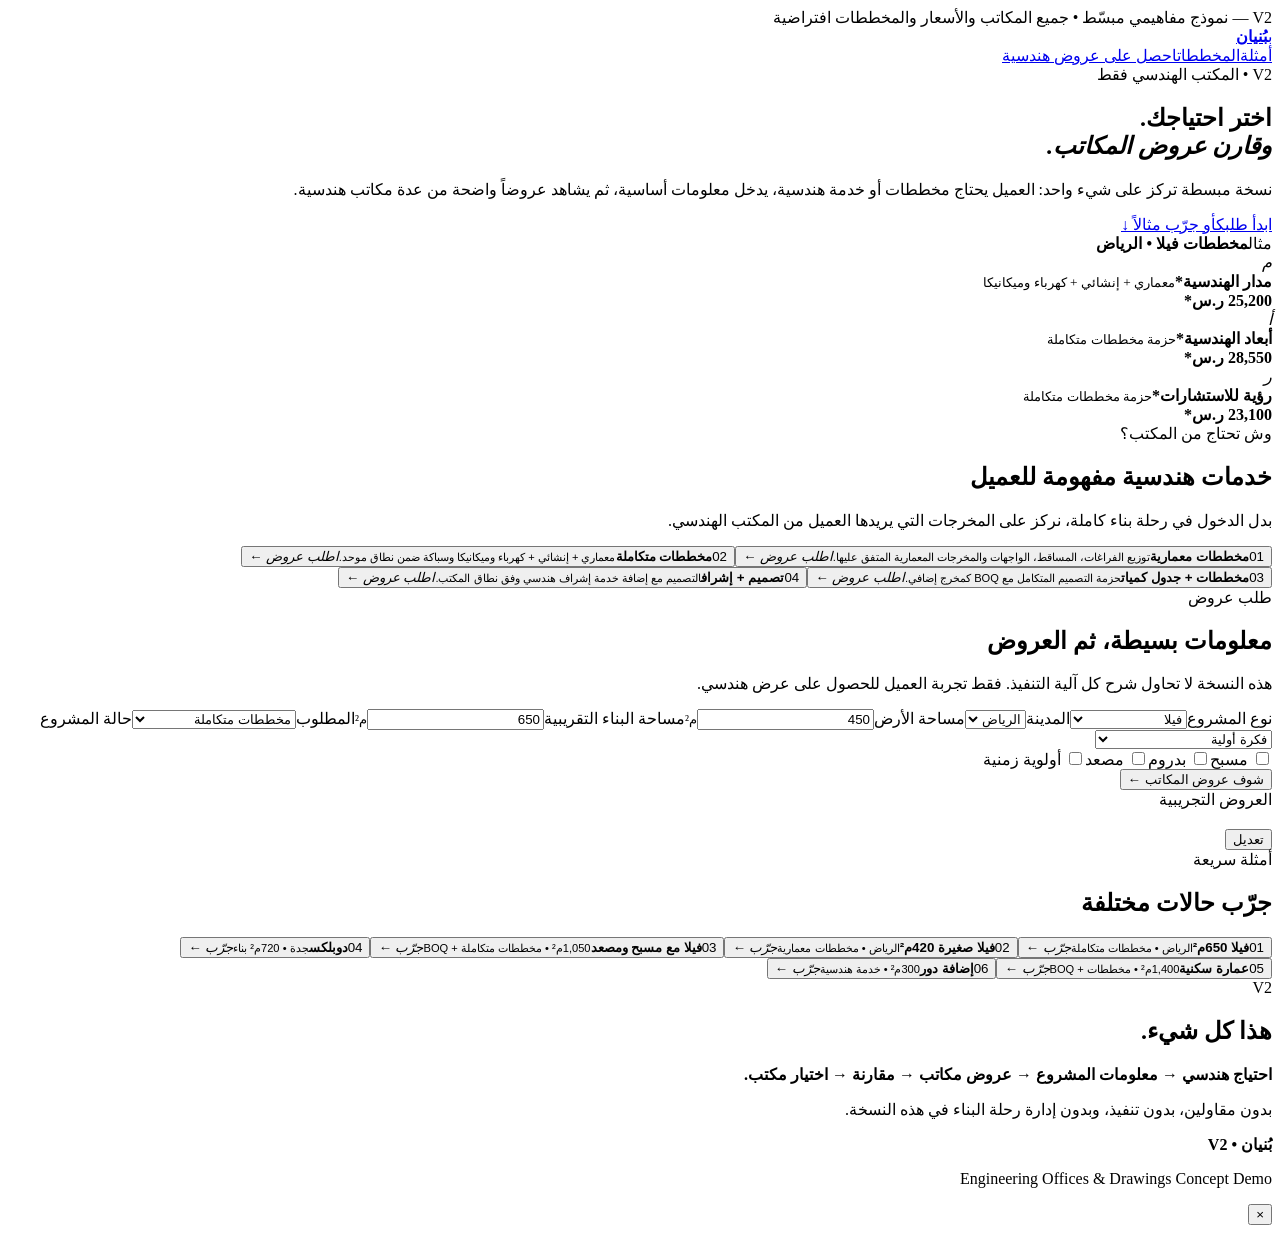
==== versions/v2/index.html @ 3d30547c "Add V2 engineering offices and drawings concept" ====
<!doctype html><html lang="ar" dir="rtl"><head><meta charset="utf-8"><meta name="viewport" content="width=device-width,initial-scale=1"><meta name="theme-color" content="#075e46"><title>بُنيان | V2 المكاتب الهندسية</title><link rel="stylesheet" href="styles.css"></head><body>
<div class="demo">V2 — نموذج مفاهيمي مبسّط • جميع المكاتب والأسعار والمخططات افتراضية</div>
<header><a class="brand" href="#"><span>ب</span><b>بُنيان</b></a><nav><a href="#examples">أمثلة</a><a href="#plans">المخططات</a><a class="cta" href="#quote">احصل على عروض هندسية</a></nav></header>
<main><section class="hero"><div><span class="badge">V2 • المكتب الهندسي فقط</span><h1>اختر احتياجك.<br><em>وقارن عروض المكاتب.</em></h1><p>نسخة مبسطة تركز على شيء واحد: العميل يحتاج مخططات أو خدمة هندسية، يدخل معلومات أساسية، ثم يشاهد عروضاً واضحة من عدة مكاتب هندسية.</p><div class="actions"><a class="cta big" href="#quote">ابدأ طلبك</a><a class="textlink" href="#examples">أو جرّب مثالاً ↓</a></div></div><aside class="preview"><div class="phead"><span>مثال</span><b>مخططات فيلا • الرياض</b></div><div class="offer"><i>م</i><div><b>مدار الهندسية*</b><small>معماري + إنشائي + كهرباء وميكانيكا</small></div><strong>25,200 ر.س*</strong></div><div class="offer"><i>أ</i><div><b>أبعاد الهندسية*</b><small>حزمة مخططات متكاملة</small></div><strong>28,550 ر.س*</strong></div><div class="offer"><i>ر</i><div><b>رؤية للاستشارات*</b><small>حزمة مخططات متكاملة</small></div><strong>23,100 ر.س*</strong></div></aside></section>
<section id="plans" class="section"><div class="title"><span>وش تحتاج من المكتب؟</span><h2>خدمات هندسية مفهومة للعميل</h2><p>بدل الدخول في رحلة بناء كاملة، نركز على المخرجات التي يريدها العميل من المكتب الهندسي.</p></div><div class="example-grid"><button data-pkg="arch"><span>01</span><b>مخططات معمارية</b><small>توزيع الفراغات، المساقط، الواجهات والمخرجات المعمارية المتفق عليها.</small><em>اطلب عروض ←</em></button><button data-pkg="full"><span>02</span><b>مخططات متكاملة</b><small>معماري + إنشائي + كهرباء وميكانيكا وسباكة ضمن نطاق موحد.</small><em>اطلب عروض ←</em></button><button data-pkg="fullboq"><span>03</span><b>مخططات + جدول كميات</b><small>حزمة التصميم المتكامل مع BOQ كمخرج إضافي.</small><em>اطلب عروض ←</em></button><button data-pkg="supervision"><span>04</span><b>تصميم + إشراف</b><small>التصميم مع إضافة خدمة إشراف هندسي وفق نطاق المكتب.</small><em>اطلب عروض ←</em></button></div></section>
<section id="quote" class="section quote-section"><div class="title"><span>طلب عروض</span><h2>معلومات بسيطة، ثم العروض</h2><p>هذه النسخة لا تحاول شرح كل آلية التنفيذ. فقط تجربة العميل للحصول على عرض هندسي.</p></div><form id="form" class="quote-box"><div class="formgrid"><label>نوع المشروع<select id="type"><option value="villa">فيلا</option><option value="duplex">دوبلكس</option><option value="building">عمارة سكنية</option><option value="rest">استراحة</option><option value="addition">إضافة دور / ملحق</option></select></label><label>المدينة<select id="city"><option>الرياض</option><option>جدة</option><option>الخبر</option><option>الدمام</option></select></label><label>مساحة الأرض<input id="land" type="number" value="450"><small>م²</small></label><label>مساحة البناء التقريبية<input id="built" type="number" value="650"><small>م²</small></label><label>المطلوب<select id="package"><option value="arch">مخططات معمارية</option><option value="full" selected>مخططات متكاملة</option><option value="fullboq">مخططات متكاملة + BOQ</option><option value="supervision">تصميم + إشراف</option></select></label><label>حالة المشروع<select id="floors"><option>فكرة أولية</option><option>عندي متطلبات واضحة</option><option>عندي مخطط/اسكتش مبدئي</option></select></label></div><div class="extras"><label><input id="pool" type="checkbox"> مسبح</label><label><input id="basement" type="checkbox"> بدروم</label><label><input id="elevator" type="checkbox"> مصعد</label><label><input id="urgent" type="checkbox"> أولوية زمنية</label></div><button class="cta submit">شوف عروض المكاتب ←</button></form><div id="results" class="hidden"><div class="result-title"><div><span>العروض التجريبية</span><h2 id="resultHeading"></h2></div><button id="edit">تعديل</button></div><div id="summary" class="summary"></div><div id="cards" class="cards"></div><div id="compare"></div></div></section>
<section id="examples" class="section examples"><div class="title"><span>أمثلة سريعة</span><h2>جرّب حالات مختلفة</h2></div><div class="example-grid"><button data-example="villa"><span>01</span><b>فيلا 650م²</b><small>الرياض • مخططات متكاملة</small><em>جرّب ←</em></button><button data-example="smallvilla"><span>02</span><b>فيلا صغيرة 420م²</b><small>الرياض • مخططات معمارية</small><em>جرّب ←</em></button><button data-example="luxury"><span>03</span><b>فيلا مع مسبح ومصعد</b><small>1,050م² • مخططات متكاملة + BOQ</small><em>جرّب ←</em></button><button data-example="duplex"><span>04</span><b>دوبلكس</b><small>جدة • 720م² بناء</small><em>جرّب ←</em></button><button data-example="building"><span>05</span><b>عمارة سكنية</b><small>1,400م² • مخططات + BOQ</small><em>جرّب ←</em></button><button data-example="addition"><span>06</span><b>إضافة دور</b><small>300م² • خدمة هندسية</small><em>جرّب ←</em></button></div></section>
<section class="focus"><span>V2</span><h2>هذا كل شيء.</h2><p><b>احتياج هندسي → معلومات المشروع → عروض مكاتب → مقارنة → اختيار مكتب.</b></p><p>بدون مقاولين، بدون تنفيذ، وبدون إدارة رحلة البناء في هذه النسخة.</p></section></main><footer><b>بُنيان • V2</b><p>Engineering Offices & Drawings Concept Demo</p></footer>
<div id="modal" class="modal hidden"><div class="modalbox"><button id="close">×</button><div id="modalbody"></div></div></div><script src="app.js"></script></body></html>
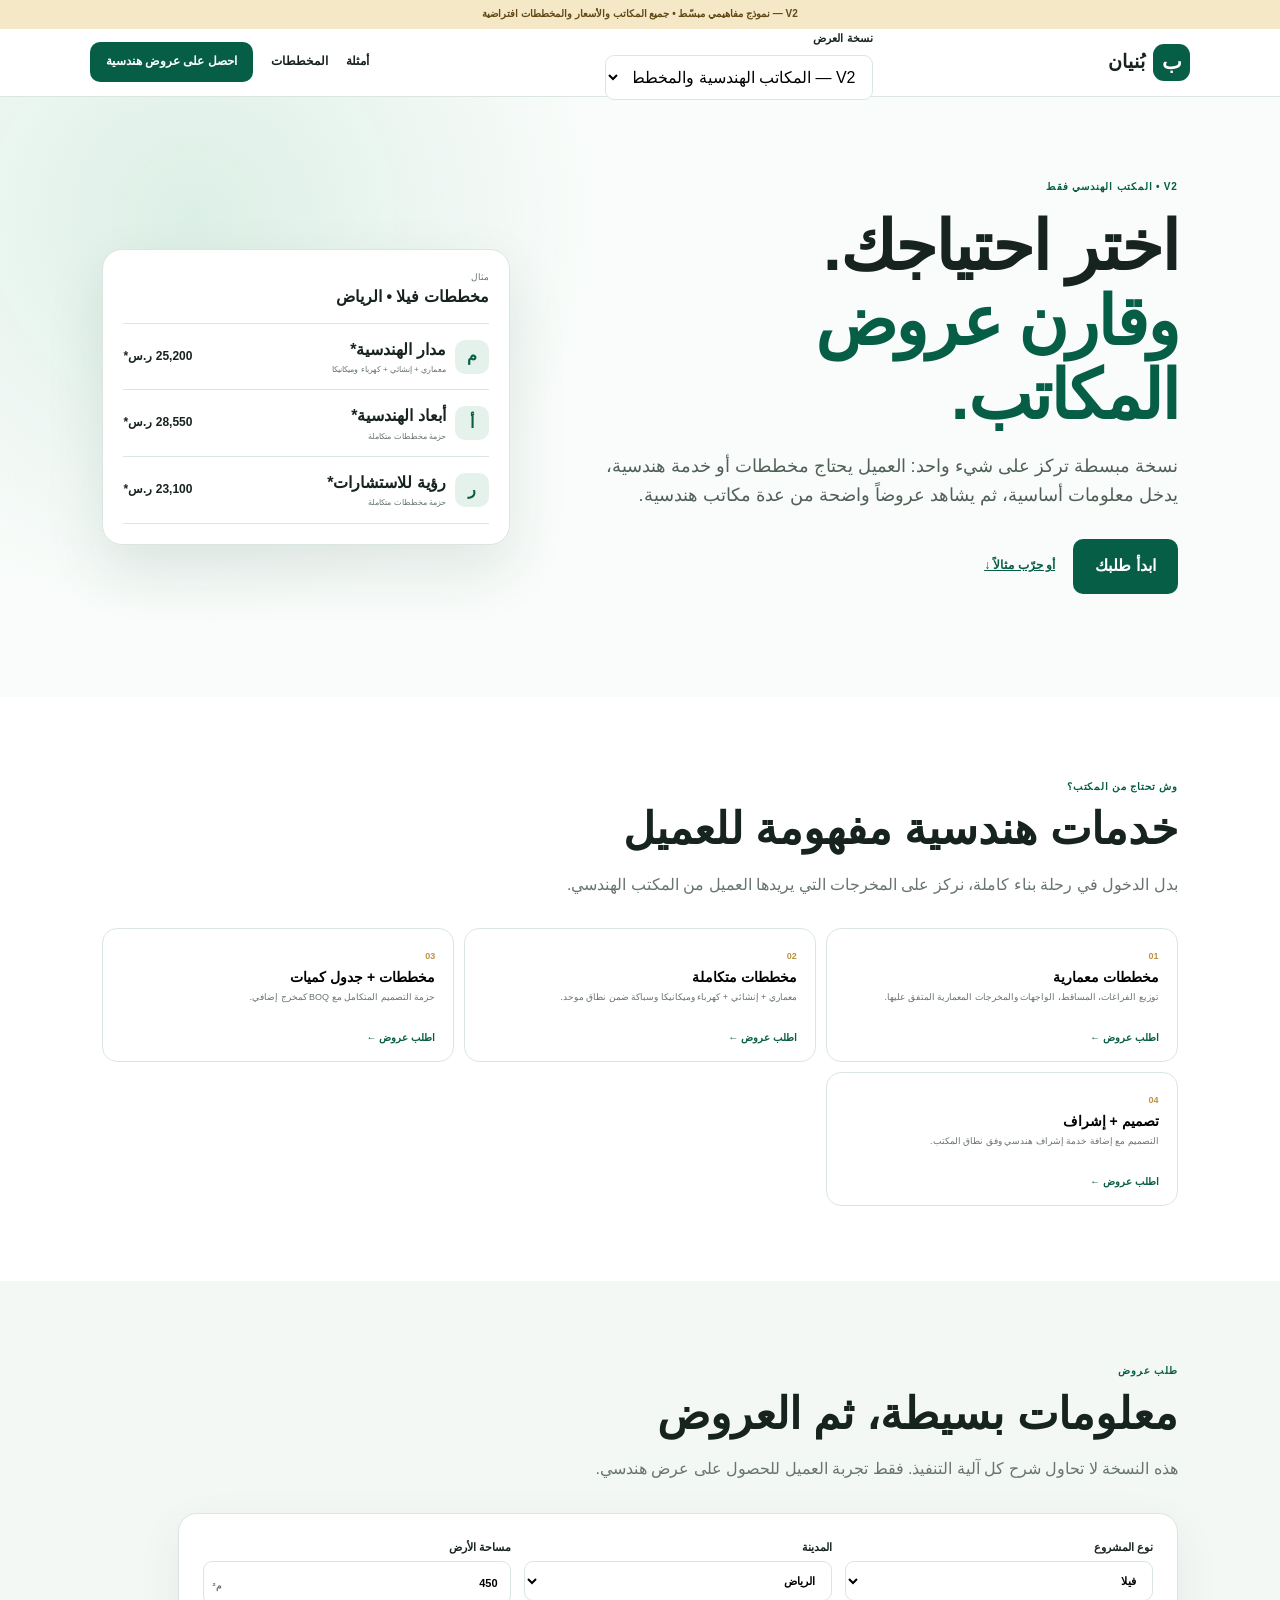
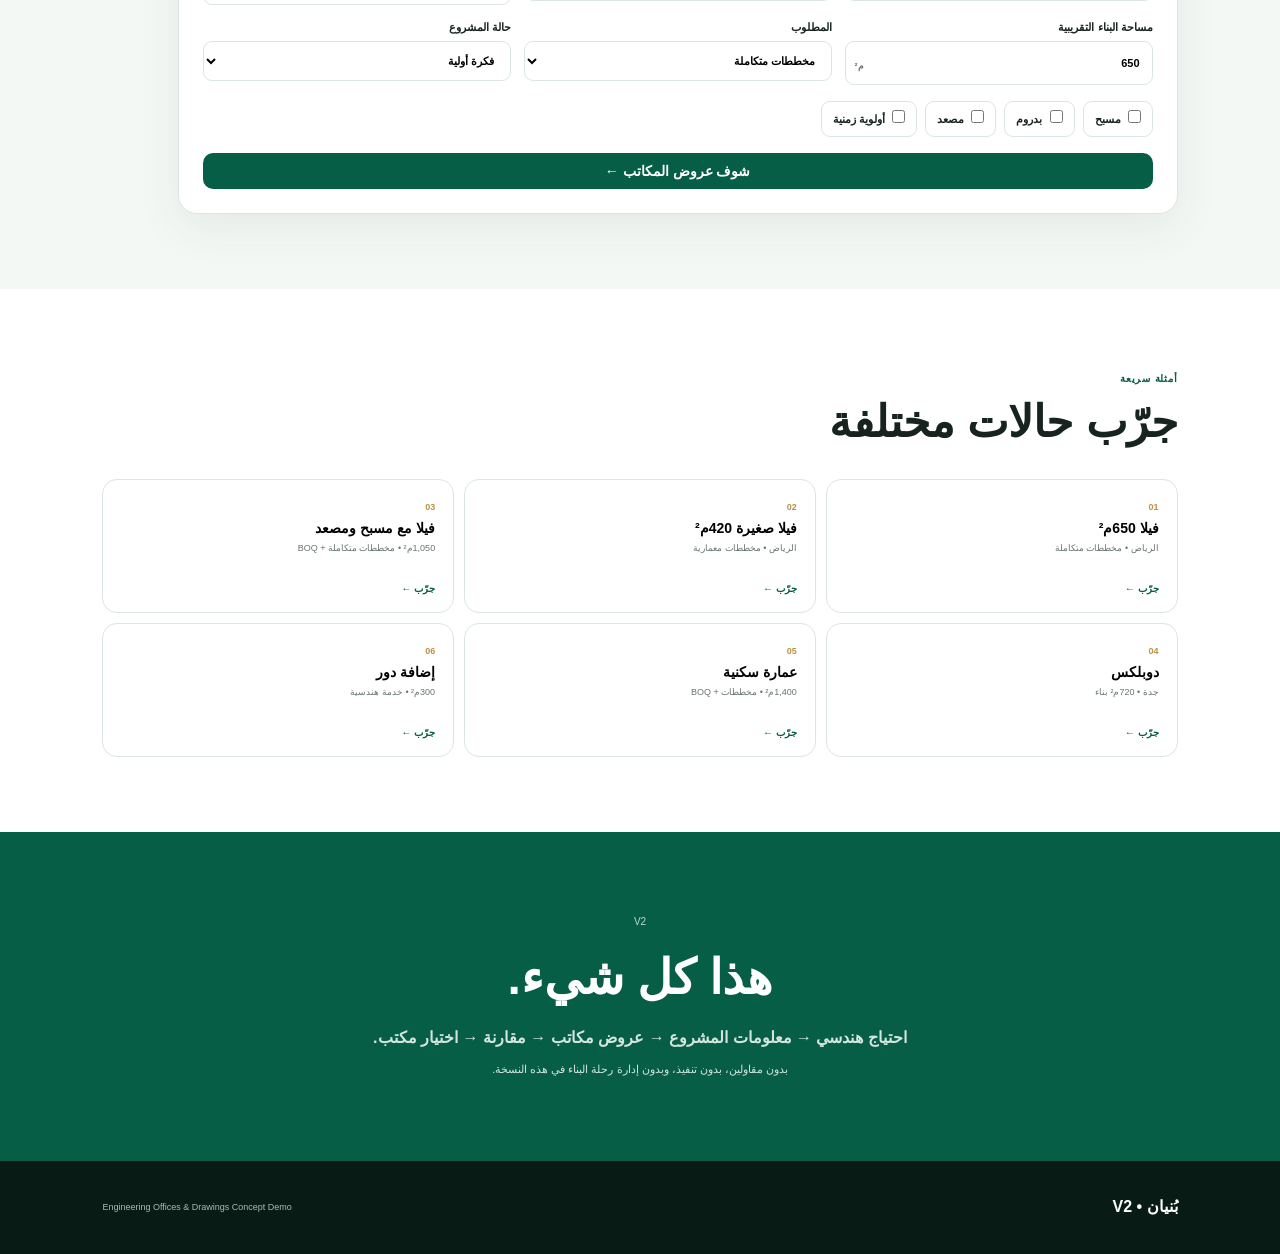
==== commit f62922b7: "Add version selector to V2" ====
--- a/versions/v2/index.html
+++ b/versions/v2/index.html
@@ -1,6 +1,6 @@
 <!doctype html><html lang="ar" dir="rtl"><head><meta charset="utf-8"><meta name="viewport" content="width=device-width,initial-scale=1"><meta name="theme-color" content="#075e46"><title>بُنيان | V2 المكاتب الهندسية</title><link rel="stylesheet" href="styles.css"></head><body>
 <div class="demo">V2 — نموذج مفاهيمي مبسّط • جميع المكاتب والأسعار والمخططات افتراضية</div>
-<header><a class="brand" href="#"><span>ب</span><b>بُنيان</b></a><nav><a href="#examples">أمثلة</a><a href="#plans">المخططات</a><a class="cta" href="#quote">احصل على عروض هندسية</a></nav></header>
+<header><a class="brand" href="#"><span>ب</span><b>بُنيان</b></a><div class="version-switch"><label>نسخة العرض</label><select onchange="location.href=this.value"><option value="../../">V1 — الرؤية الكاملة</option><option value="./" selected>V2 — المكاتب الهندسية والمخططات</option></select></div><nav><a href="#examples">أمثلة</a><a href="#plans">المخططات</a><a class="cta" href="#quote">احصل على عروض هندسية</a></nav></header>
 <main><section class="hero"><div><span class="badge">V2 • المكتب الهندسي فقط</span><h1>اختر احتياجك.<br><em>وقارن عروض المكاتب.</em></h1><p>نسخة مبسطة تركز على شيء واحد: العميل يحتاج مخططات أو خدمة هندسية، يدخل معلومات أساسية، ثم يشاهد عروضاً واضحة من عدة مكاتب هندسية.</p><div class="actions"><a class="cta big" href="#quote">ابدأ طلبك</a><a class="textlink" href="#examples">أو جرّب مثالاً ↓</a></div></div><aside class="preview"><div class="phead"><span>مثال</span><b>مخططات فيلا • الرياض</b></div><div class="offer"><i>م</i><div><b>مدار الهندسية*</b><small>معماري + إنشائي + كهرباء وميكانيكا</small></div><strong>25,200 ر.س*</strong></div><div class="offer"><i>أ</i><div><b>أبعاد الهندسية*</b><small>حزمة مخططات متكاملة</small></div><strong>28,550 ر.س*</strong></div><div class="offer"><i>ر</i><div><b>رؤية للاستشارات*</b><small>حزمة مخططات متكاملة</small></div><strong>23,100 ر.س*</strong></div></aside></section>
 <section id="plans" class="section"><div class="title"><span>وش تحتاج من المكتب؟</span><h2>خدمات هندسية مفهومة للعميل</h2><p>بدل الدخول في رحلة بناء كاملة، نركز على المخرجات التي يريدها العميل من المكتب الهندسي.</p></div><div class="example-grid"><button data-pkg="arch"><span>01</span><b>مخططات معمارية</b><small>توزيع الفراغات، المساقط، الواجهات والمخرجات المعمارية المتفق عليها.</small><em>اطلب عروض ←</em></button><button data-pkg="full"><span>02</span><b>مخططات متكاملة</b><small>معماري + إنشائي + كهرباء وميكانيكا وسباكة ضمن نطاق موحد.</small><em>اطلب عروض ←</em></button><button data-pkg="fullboq"><span>03</span><b>مخططات + جدول كميات</b><small>حزمة التصميم المتكامل مع BOQ كمخرج إضافي.</small><em>اطلب عروض ←</em></button><button data-pkg="supervision"><span>04</span><b>تصميم + إشراف</b><small>التصميم مع إضافة خدمة إشراف هندسي وفق نطاق المكتب.</small><em>اطلب عروض ←</em></button></div></section>
 <section id="quote" class="section quote-section"><div class="title"><span>طلب عروض</span><h2>معلومات بسيطة، ثم العروض</h2><p>هذه النسخة لا تحاول شرح كل آلية التنفيذ. فقط تجربة العميل للحصول على عرض هندسي.</p></div><form id="form" class="quote-box"><div class="formgrid"><label>نوع المشروع<select id="type"><option value="villa">فيلا</option><option value="duplex">دوبلكس</option><option value="building">عمارة سكنية</option><option value="rest">استراحة</option><option value="addition">إضافة دور / ملحق</option></select></label><label>المدينة<select id="city"><option>الرياض</option><option>جدة</option><option>الخبر</option><option>الدمام</option></select></label><label>مساحة الأرض<input id="land" type="number" value="450"><small>م²</small></label><label>مساحة البناء التقريبية<input id="built" type="number" value="650"><small>م²</small></label><label>المطلوب<select id="package"><option value="arch">مخططات معمارية</option><option value="full" selected>مخططات متكاملة</option><option value="fullboq">مخططات متكاملة + BOQ</option><option value="supervision">تصميم + إشراف</option></select></label><label>حالة المشروع<select id="floors"><option>فكرة أولية</option><option>عندي متطلبات واضحة</option><option>عندي مخطط/اسكتش مبدئي</option></select></label></div><div class="extras"><label><input id="pool" type="checkbox"> مسبح</label><label><input id="basement" type="checkbox"> بدروم</label><label><input id="elevator" type="checkbox"> مصعد</label><label><input id="urgent" type="checkbox"> أولوية زمنية</label></div><button class="cta submit">شوف عروض المكاتب ←</button></form><div id="results" class="hidden"><div class="result-title"><div><span>العروض التجريبية</span><h2 id="resultHeading"></h2></div><button id="edit">تعديل</button></div><div id="summary" class="summary"></div><div id="cards" class="cards"></div><div id="compare"></div></div></section>
--- a/versions/v2/styles.css
+++ b/versions/v2/styles.css
@@ -0,0 +1 @@
+:root{--g:#075e46;--g2:#064534;--ink:#17231e;--muted:#68756e;--soft:#f4f8f5;--line:#dce6e0;--sand:#faf7ef;--gold:#bd9144}*{box-sizing:border-box}html{scroll-behavior:smooth}body{margin:0;font-family:-apple-system,BlinkMacSystemFont,"Segoe UI",Tahoma,Arial,sans-serif;color:var(--ink);line-height:1.65}.demo{text-align:center;padding:6px;background:#f5e8c7;color:#624a17;font-size:10px;font-weight:700}header{height:68px;padding:0 max(7vw,20px);display:flex;align-items:center;justify-content:space-between;border-bottom:1px solid var(--line);position:sticky;top:0;background:#fffffff2;backdrop-filter:blur(12px);z-index:10}.brand{display:flex;align-items:center;gap:8px;color:var(--ink);text-decoration:none}.brand span{width:37px;height:37px;background:var(--g);color:white;border-radius:11px;display:grid;place-items:center;font-size:21px;font-weight:900}.brand b{font-size:19px}header nav{display:flex;gap:18px;align-items:center}header nav a{text-decoration:none;color:var(--ink);font-size:12px;font-weight:700}.cta{background:var(--g)!important;color:#fff!important;border:0;border-radius:10px;padding:10px 16px;text-decoration:none;font-weight:800;cursor:pointer;font-family:inherit}.outline{border:1px solid var(--line);padding:8px 11px;border-radius:9px}.hero{min-height:600px;padding:75px max(8vw,24px);display:grid;grid-template-columns:1.1fr .75fr;gap:70px;align-items:center;background:radial-gradient(circle at 15% 20%,#dcefe6,transparent 34%),#f9fcfa}.badge,.title>span,.result-title span{display:inline-block;color:var(--g);font-size:10px;font-weight:900;letter-spacing:.8px}.hero h1{font-size:clamp(42px,5.3vw,70px);line-height:1.1;letter-spacing:-2px;margin:12px 0}.hero h1 em{font-style:normal;color:var(--g)}.hero>div>p{font-size:18px;color:#506057;max-width:700px}.actions{display:flex;align-items:center;gap:18px;margin:28px 0}.big{padding:14px 22px}.textlink{color:var(--g);font-size:12px;font-weight:800}.mini{display:flex;flex-wrap:wrap;gap:9px}.mini span{font-size:10px;color:var(--muted)}.preview{background:white;border:1px solid var(--line);border-radius:20px;padding:20px;box-shadow:0 25px 60px #143c2c1c}.phead{display:grid;border-bottom:1px solid var(--line);padding-bottom:12px}.phead span{font-size:9px;color:var(--muted)}.offer{display:flex;align-items:center;gap:9px;padding:13px 0;border-bottom:1px solid var(--line)}.offer i{width:34px;height:34px;border-radius:10px;background:#e5f2eb;color:var(--g);display:grid;place-items:center;font-style:normal;font-weight:900}.offer div{display:grid;flex:1}.offer small,.preview>small{font-size:8px;color:var(--muted)}.offer strong{font-size:12px}.how{padding:25px max(8vw,24px);display:flex;align-items:center;justify-content:center;gap:18px;border-block:1px solid var(--line)}.how>div{display:flex;align-items:center;gap:8px}.how>div>b{width:28px;height:28px;border-radius:50%;background:#e6f2ec;color:var(--g);display:grid;place-items:center}.how span{display:grid}.how strong{font-size:11px}.how small{font-size:8px;color:var(--muted)}.how>i{font-style:normal;color:#aab6af}.section{padding:75px max(8vw,24px)}.title{max-width:760px;margin-bottom:30px}.title h2,.result-title h2{font-size:clamp(28px,3.6vw,44px);line-height:1.2;margin:5px 0}.title p{color:var(--muted)}.quote-section{background:var(--soft)}.quote-box{background:white;border:1px solid var(--line);border-radius:19px;padding:24px;max-width:1000px;box-shadow:0 15px 45px #173d2d12}.formgrid{display:grid;grid-template-columns:repeat(3,1fr);gap:13px}label{font-size:11px;font-weight:800;position:relative}input,select{display:block;width:100%;padding:12px;border:1px solid var(--line);border-radius:9px;margin-top:5px;background:#fff;font:inherit}label>small{position:absolute;left:10px;bottom:11px;color:var(--muted)}.extras{display:flex;gap:8px;flex-wrap:wrap;margin:16px 0}.extras label{border:1px solid var(--line);padding:8px 11px;border-radius:9px}.extras input{display:inline;width:auto;margin:0 0 0 4px}.submit{width:100%;font-size:14px}.hidden{display:none!important}#results{margin-top:45px}.result-title{display:flex;justify-content:space-between;align-items:end}.result-title button{border:1px solid var(--line);background:white;border-radius:9px;padding:8px 11px}.summary{background:#e7f2ec;border-radius:12px;padding:13px;margin:15px 0;font-size:11px}.cards{display:grid;grid-template-columns:repeat(3,1fr);gap:12px}.card{background:white;border:1px solid var(--line);border-radius:17px;padding:18px;position:relative}.card.best{border:2px solid var(--g)}.besttag{position:absolute;top:-10px;right:15px;background:var(--g);color:white;padding:3px 8px;border-radius:20px;font-size:8px}.cardhead{display:flex;gap:8px;align-items:center}.avatar{width:39px;height:39px;border-radius:11px;background:#e6f2ec;color:var(--g);display:grid;place-items:center;font-weight:900}.cardhead div{display:grid;flex:1}.cardhead small{font-size:8px;color:var(--muted)}.score{font-size:10px;color:var(--g);font-weight:900}.price{font-size:25px;font-weight:900;margin:16px 0 2px}.price-note{font-size:8px;color:var(--muted)}.card ul{padding-right:17px;font-size:10px;color:#526159;min-height:100px}.card button{width:100%;border:1px solid var(--line);background:white;padding:9px;border-radius:8px;font-weight:800}.card button+button{margin-top:6px}.compare{margin-top:20px;overflow:auto}.compare table,.rulebox table{width:100%;border-collapse:collapse;background:white}.compare th,.compare td,.rulebox th,.rulebox td{padding:10px;border-bottom:1px solid var(--line);text-align:right;font-size:10px}.examples{background:white}.example-grid{display:grid;grid-template-columns:repeat(3,1fr);gap:10px}.example-grid button{text-align:right;border:1px solid var(--line);background:white;border-radius:15px;padding:18px;font-family:inherit;cursor:pointer;transition:.2s}.example-grid button:hover{border-color:var(--g);transform:translateY(-2px)}.example-grid span{color:var(--gold);font-size:9px;font-weight:900}.example-grid b,.example-grid small,.example-grid em{display:block}.example-grid b{font-size:14px;margin:7px 0}.example-grid small{font-size:9px;color:var(--muted);min-height:30px}.example-grid em{font-style:normal;color:var(--g);font-size:10px;font-weight:800;margin-top:10px}.office{background:var(--sand)}.rulebox{display:grid;grid-template-columns:.7fr 1fr .8fr;background:white;border:1px solid var(--line);border-radius:17px;overflow:hidden}.rulebox>div,.rulebox>table{padding:20px}.rulebox>div:first-child{background:var(--g2);color:white}.rulebox ul{font-size:10px;padding-right:16px}.formula{display:flex;flex-direction:column;justify-content:center;background:#eef5f1}.formula small{color:var(--muted)}.formula b{font-size:12px}.formula strong{font-size:21px;color:var(--g);margin:7px 0}.formula p{font-size:9px;color:var(--muted)}.focus{text-align:center;padding:75px 20px;background:var(--g);color:white}.focus>span{font-size:10px;color:#b8ddcd}.focus h2{font-size:48px;margin:5px}.focus p{max-width:700px;margin:8px auto;color:#d3e5dd}.focus p:last-child{font-size:11px}footer{padding:30px max(8vw,24px);display:flex;justify-content:space-between;align-items:center;background:#081c15;color:white}footer p,footer a{font-size:9px;color:#a9bbb4}.modal{position:fixed;inset:0;background:#06140dc7;display:grid;place-items:center;padding:18px;z-index:30}.modalbox{background:white;border-radius:18px;padding:24px;width:min(680px,100%);max-height:90vh;overflow:auto;position:relative}.modalbox>#close{position:absolute;left:12px;top:9px;border:0;background:none;font-size:24px}.modalbox h2{margin:4px 0}.modalbox>div>span{font-size:9px;color:var(--g);font-weight:900}.detailrows{margin:15px 0;border:1px solid var(--line);border-radius:10px;overflow:hidden}.detailrows div{display:flex;justify-content:space-between;padding:10px;border-bottom:1px solid var(--line);font-size:10px}.detailrows div:last-child{border:0}.notice{background:#f6f2e8;padding:11px;border-radius:9px;font-size:9px;color:#65552e;margin:12px 0}@media(max-width:850px){header nav a:not(.cta):not(.outline){display:none}.hero{grid-template-columns:1fr;gap:35px}.formgrid,.cards,.example-grid{grid-template-columns:1fr 1fr}.rulebox{grid-template-columns:1fr}.how{overflow:auto;justify-content:flex-start}.how>div{min-width:130px}}@media(max-width:560px){header{padding:0 15px}.hero,.section{padding:52px 18px}.hero h1{letter-spacing:-1px}.actions{flex-direction:column;align-items:stretch}.actions>*{text-align:center}.formgrid,.cards,.example-grid{grid-template-columns:1fr}.preview{padding:15px}.offer strong{font-size:10px}.how{padding:18px}.result-title{align-items:start}.focus h2{font-size:38px}footer{flex-direction:column;align-items:flex-start;gap:6px}}
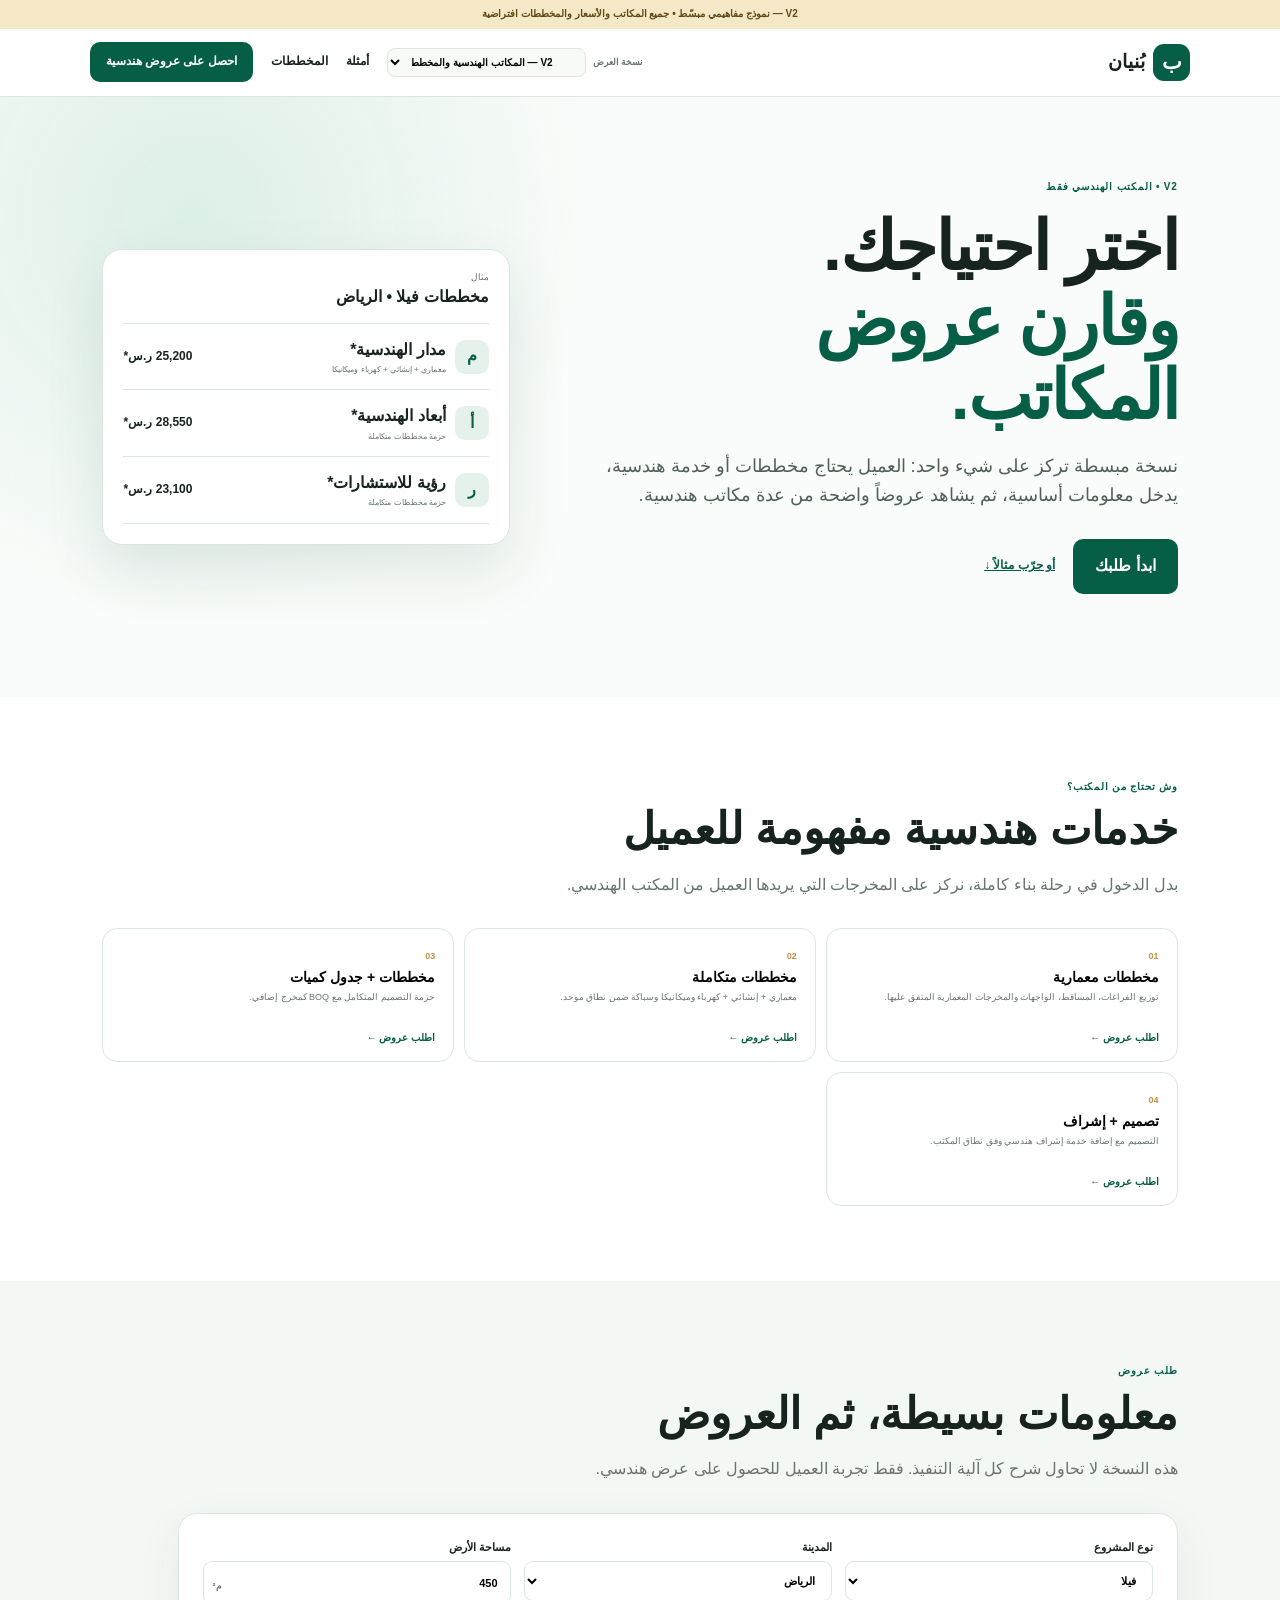
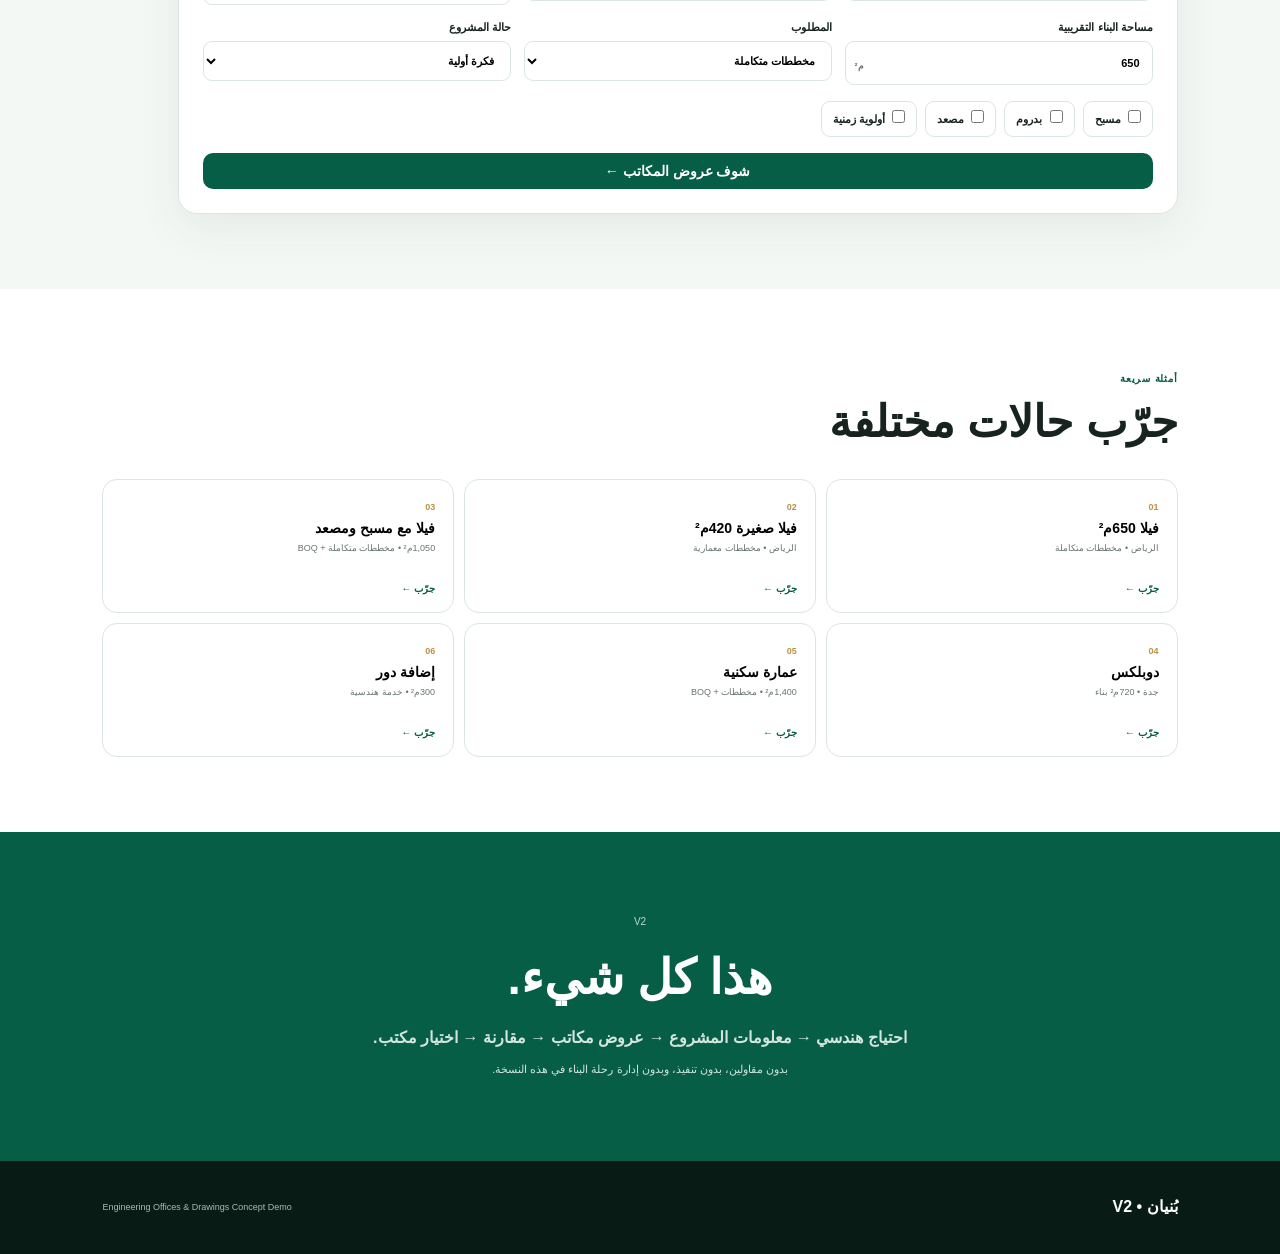
==== commit 23dc38c2: "Add V3 to V2 selector" ====
--- a/versions/v2/index.html
+++ b/versions/v2/index.html
@@ -1,6 +1,6 @@
 <!doctype html><html lang="ar" dir="rtl"><head><meta charset="utf-8"><meta name="viewport" content="width=device-width,initial-scale=1"><meta name="theme-color" content="#075e46"><title>بُنيان | V2 المكاتب الهندسية</title><link rel="stylesheet" href="styles.css"></head><body>
 <div class="demo">V2 — نموذج مفاهيمي مبسّط • جميع المكاتب والأسعار والمخططات افتراضية</div>
-<header><a class="brand" href="#"><span>ب</span><b>بُنيان</b></a><div class="version-switch"><label>نسخة العرض</label><select onchange="location.href=this.value"><option value="../../">V1 — الرؤية الكاملة</option><option value="./" selected>V2 — المكاتب الهندسية والمخططات</option></select></div><nav><a href="#examples">أمثلة</a><a href="#plans">المخططات</a><a class="cta" href="#quote">احصل على عروض هندسية</a></nav></header>
+<header><a class="brand" href="#"><span>ب</span><b>بُنيان</b></a><div class="version-switch"><label>نسخة العرض</label><select onchange="location.href=this.value"><option value="../../">V1 — الرؤية الكاملة</option><option value="./" selected>V2 — المكاتب الهندسية والمخططات</option><option value="../v3/">V3 — أفضل تعاقد هندسي</option></select></div><nav><a href="#examples">أمثلة</a><a href="#plans">المخططات</a><a class="cta" href="#quote">احصل على عروض هندسية</a></nav></header>
 <main><section class="hero"><div><span class="badge">V2 • المكتب الهندسي فقط</span><h1>اختر احتياجك.<br><em>وقارن عروض المكاتب.</em></h1><p>نسخة مبسطة تركز على شيء واحد: العميل يحتاج مخططات أو خدمة هندسية، يدخل معلومات أساسية، ثم يشاهد عروضاً واضحة من عدة مكاتب هندسية.</p><div class="actions"><a class="cta big" href="#quote">ابدأ طلبك</a><a class="textlink" href="#examples">أو جرّب مثالاً ↓</a></div></div><aside class="preview"><div class="phead"><span>مثال</span><b>مخططات فيلا • الرياض</b></div><div class="offer"><i>م</i><div><b>مدار الهندسية*</b><small>معماري + إنشائي + كهرباء وميكانيكا</small></div><strong>25,200 ر.س*</strong></div><div class="offer"><i>أ</i><div><b>أبعاد الهندسية*</b><small>حزمة مخططات متكاملة</small></div><strong>28,550 ر.س*</strong></div><div class="offer"><i>ر</i><div><b>رؤية للاستشارات*</b><small>حزمة مخططات متكاملة</small></div><strong>23,100 ر.س*</strong></div></aside></section>
 <section id="plans" class="section"><div class="title"><span>وش تحتاج من المكتب؟</span><h2>خدمات هندسية مفهومة للعميل</h2><p>بدل الدخول في رحلة بناء كاملة، نركز على المخرجات التي يريدها العميل من المكتب الهندسي.</p></div><div class="example-grid"><button data-pkg="arch"><span>01</span><b>مخططات معمارية</b><small>توزيع الفراغات، المساقط، الواجهات والمخرجات المعمارية المتفق عليها.</small><em>اطلب عروض ←</em></button><button data-pkg="full"><span>02</span><b>مخططات متكاملة</b><small>معماري + إنشائي + كهرباء وميكانيكا وسباكة ضمن نطاق موحد.</small><em>اطلب عروض ←</em></button><button data-pkg="fullboq"><span>03</span><b>مخططات + جدول كميات</b><small>حزمة التصميم المتكامل مع BOQ كمخرج إضافي.</small><em>اطلب عروض ←</em></button><button data-pkg="supervision"><span>04</span><b>تصميم + إشراف</b><small>التصميم مع إضافة خدمة إشراف هندسي وفق نطاق المكتب.</small><em>اطلب عروض ←</em></button></div></section>
 <section id="quote" class="section quote-section"><div class="title"><span>طلب عروض</span><h2>معلومات بسيطة، ثم العروض</h2><p>هذه النسخة لا تحاول شرح كل آلية التنفيذ. فقط تجربة العميل للحصول على عرض هندسي.</p></div><form id="form" class="quote-box"><div class="formgrid"><label>نوع المشروع<select id="type"><option value="villa">فيلا</option><option value="duplex">دوبلكس</option><option value="building">عمارة سكنية</option><option value="rest">استراحة</option><option value="addition">إضافة دور / ملحق</option></select></label><label>المدينة<select id="city"><option>الرياض</option><option>جدة</option><option>الخبر</option><option>الدمام</option></select></label><label>مساحة الأرض<input id="land" type="number" value="450"><small>م²</small></label><label>مساحة البناء التقريبية<input id="built" type="number" value="650"><small>م²</small></label><label>المطلوب<select id="package"><option value="arch">مخططات معمارية</option><option value="full" selected>مخططات متكاملة</option><option value="fullboq">مخططات متكاملة + BOQ</option><option value="supervision">تصميم + إشراف</option></select></label><label>حالة المشروع<select id="floors"><option>فكرة أولية</option><option>عندي متطلبات واضحة</option><option>عندي مخطط/اسكتش مبدئي</option></select></label></div><div class="extras"><label><input id="pool" type="checkbox"> مسبح</label><label><input id="basement" type="checkbox"> بدروم</label><label><input id="elevator" type="checkbox"> مصعد</label><label><input id="urgent" type="checkbox"> أولوية زمنية</label></div><button class="cta submit">شوف عروض المكاتب ←</button></form><div id="results" class="hidden"><div class="result-title"><div><span>العروض التجريبية</span><h2 id="resultHeading"></h2></div><button id="edit">تعديل</button></div><div id="summary" class="summary"></div><div id="cards" class="cards"></div><div id="compare"></div></div></section>
--- a/versions/v2/styles.css
+++ b/versions/v2/styles.css
@@ -1 +1 @@
-:root{--g:#075e46;--g2:#064534;--ink:#17231e;--muted:#68756e;--soft:#f4f8f5;--line:#dce6e0;--sand:#faf7ef;--gold:#bd9144}*{box-sizing:border-box}html{scroll-behavior:smooth}body{margin:0;font-family:-apple-system,BlinkMacSystemFont,"Segoe UI",Tahoma,Arial,sans-serif;color:var(--ink);line-height:1.65}.demo{text-align:center;padding:6px;background:#f5e8c7;color:#624a17;font-size:10px;font-weight:700}header{height:68px;padding:0 max(7vw,20px);display:flex;align-items:center;justify-content:space-between;border-bottom:1px solid var(--line);position:sticky;top:0;background:#fffffff2;backdrop-filter:blur(12px);z-index:10}.brand{display:flex;align-items:center;gap:8px;color:var(--ink);text-decoration:none}.brand span{width:37px;height:37px;background:var(--g);color:white;border-radius:11px;display:grid;place-items:center;font-size:21px;font-weight:900}.brand b{font-size:19px}header nav{display:flex;gap:18px;align-items:center}header nav a{text-decoration:none;color:var(--ink);font-size:12px;font-weight:700}.cta{background:var(--g)!important;color:#fff!important;border:0;border-radius:10px;padding:10px 16px;text-decoration:none;font-weight:800;cursor:pointer;font-family:inherit}.outline{border:1px solid var(--line);padding:8px 11px;border-radius:9px}.hero{min-height:600px;padding:75px max(8vw,24px);display:grid;grid-template-columns:1.1fr .75fr;gap:70px;align-items:center;background:radial-gradient(circle at 15% 20%,#dcefe6,transparent 34%),#f9fcfa}.badge,.title>span,.result-title span{display:inline-block;color:var(--g);font-size:10px;font-weight:900;letter-spacing:.8px}.hero h1{font-size:clamp(42px,5.3vw,70px);line-height:1.1;letter-spacing:-2px;margin:12px 0}.hero h1 em{font-style:normal;color:var(--g)}.hero>div>p{font-size:18px;color:#506057;max-width:700px}.actions{display:flex;align-items:center;gap:18px;margin:28px 0}.big{padding:14px 22px}.textlink{color:var(--g);font-size:12px;font-weight:800}.mini{display:flex;flex-wrap:wrap;gap:9px}.mini span{font-size:10px;color:var(--muted)}.preview{background:white;border:1px solid var(--line);border-radius:20px;padding:20px;box-shadow:0 25px 60px #143c2c1c}.phead{display:grid;border-bottom:1px solid var(--line);padding-bottom:12px}.phead span{font-size:9px;color:var(--muted)}.offer{display:flex;align-items:center;gap:9px;padding:13px 0;border-bottom:1px solid var(--line)}.offer i{width:34px;height:34px;border-radius:10px;background:#e5f2eb;color:var(--g);display:grid;place-items:center;font-style:normal;font-weight:900}.offer div{display:grid;flex:1}.offer small,.preview>small{font-size:8px;color:var(--muted)}.offer strong{font-size:12px}.how{padding:25px max(8vw,24px);display:flex;align-items:center;justify-content:center;gap:18px;border-block:1px solid var(--line)}.how>div{display:flex;align-items:center;gap:8px}.how>div>b{width:28px;height:28px;border-radius:50%;background:#e6f2ec;color:var(--g);display:grid;place-items:center}.how span{display:grid}.how strong{font-size:11px}.how small{font-size:8px;color:var(--muted)}.how>i{font-style:normal;color:#aab6af}.section{padding:75px max(8vw,24px)}.title{max-width:760px;margin-bottom:30px}.title h2,.result-title h2{font-size:clamp(28px,3.6vw,44px);line-height:1.2;margin:5px 0}.title p{color:var(--muted)}.quote-section{background:var(--soft)}.quote-box{background:white;border:1px solid var(--line);border-radius:19px;padding:24px;max-width:1000px;box-shadow:0 15px 45px #173d2d12}.formgrid{display:grid;grid-template-columns:repeat(3,1fr);gap:13px}label{font-size:11px;font-weight:800;position:relative}input,select{display:block;width:100%;padding:12px;border:1px solid var(--line);border-radius:9px;margin-top:5px;background:#fff;font:inherit}label>small{position:absolute;left:10px;bottom:11px;color:var(--muted)}.extras{display:flex;gap:8px;flex-wrap:wrap;margin:16px 0}.extras label{border:1px solid var(--line);padding:8px 11px;border-radius:9px}.extras input{display:inline;width:auto;margin:0 0 0 4px}.submit{width:100%;font-size:14px}.hidden{display:none!important}#results{margin-top:45px}.result-title{display:flex;justify-content:space-between;align-items:end}.result-title button{border:1px solid var(--line);background:white;border-radius:9px;padding:8px 11px}.summary{background:#e7f2ec;border-radius:12px;padding:13px;margin:15px 0;font-size:11px}.cards{display:grid;grid-template-columns:repeat(3,1fr);gap:12px}.card{background:white;border:1px solid var(--line);border-radius:17px;padding:18px;position:relative}.card.best{border:2px solid var(--g)}.besttag{position:absolute;top:-10px;right:15px;background:var(--g);color:white;padding:3px 8px;border-radius:20px;font-size:8px}.cardhead{display:flex;gap:8px;align-items:center}.avatar{width:39px;height:39px;border-radius:11px;background:#e6f2ec;color:var(--g);display:grid;place-items:center;font-weight:900}.cardhead div{display:grid;flex:1}.cardhead small{font-size:8px;color:var(--muted)}.score{font-size:10px;color:var(--g);font-weight:900}.price{font-size:25px;font-weight:900;margin:16px 0 2px}.price-note{font-size:8px;color:var(--muted)}.card ul{padding-right:17px;font-size:10px;color:#526159;min-height:100px}.card button{width:100%;border:1px solid var(--line);background:white;padding:9px;border-radius:8px;font-weight:800}.card button+button{margin-top:6px}.compare{margin-top:20px;overflow:auto}.compare table,.rulebox table{width:100%;border-collapse:collapse;background:white}.compare th,.compare td,.rulebox th,.rulebox td{padding:10px;border-bottom:1px solid var(--line);text-align:right;font-size:10px}.examples{background:white}.example-grid{display:grid;grid-template-columns:repeat(3,1fr);gap:10px}.example-grid button{text-align:right;border:1px solid var(--line);background:white;border-radius:15px;padding:18px;font-family:inherit;cursor:pointer;transition:.2s}.example-grid button:hover{border-color:var(--g);transform:translateY(-2px)}.example-grid span{color:var(--gold);font-size:9px;font-weight:900}.example-grid b,.example-grid small,.example-grid em{display:block}.example-grid b{font-size:14px;margin:7px 0}.example-grid small{font-size:9px;color:var(--muted);min-height:30px}.example-grid em{font-style:normal;color:var(--g);font-size:10px;font-weight:800;margin-top:10px}.office{background:var(--sand)}.rulebox{display:grid;grid-template-columns:.7fr 1fr .8fr;background:white;border:1px solid var(--line);border-radius:17px;overflow:hidden}.rulebox>div,.rulebox>table{padding:20px}.rulebox>div:first-child{background:var(--g2);color:white}.rulebox ul{font-size:10px;padding-right:16px}.formula{display:flex;flex-direction:column;justify-content:center;background:#eef5f1}.formula small{color:var(--muted)}.formula b{font-size:12px}.formula strong{font-size:21px;color:var(--g);margin:7px 0}.formula p{font-size:9px;color:var(--muted)}.focus{text-align:center;padding:75px 20px;background:var(--g);color:white}.focus>span{font-size:10px;color:#b8ddcd}.focus h2{font-size:48px;margin:5px}.focus p{max-width:700px;margin:8px auto;color:#d3e5dd}.focus p:last-child{font-size:11px}footer{padding:30px max(8vw,24px);display:flex;justify-content:space-between;align-items:center;background:#081c15;color:white}footer p,footer a{font-size:9px;color:#a9bbb4}.modal{position:fixed;inset:0;background:#06140dc7;display:grid;place-items:center;padding:18px;z-index:30}.modalbox{background:white;border-radius:18px;padding:24px;width:min(680px,100%);max-height:90vh;overflow:auto;position:relative}.modalbox>#close{position:absolute;left:12px;top:9px;border:0;background:none;font-size:24px}.modalbox h2{margin:4px 0}.modalbox>div>span{font-size:9px;color:var(--g);font-weight:900}.detailrows{margin:15px 0;border:1px solid var(--line);border-radius:10px;overflow:hidden}.detailrows div{display:flex;justify-content:space-between;padding:10px;border-bottom:1px solid var(--line);font-size:10px}.detailrows div:last-child{border:0}.notice{background:#f6f2e8;padding:11px;border-radius:9px;font-size:9px;color:#65552e;margin:12px 0}@media(max-width:850px){header nav a:not(.cta):not(.outline){display:none}.hero{grid-template-columns:1fr;gap:35px}.formgrid,.cards,.example-grid{grid-template-columns:1fr 1fr}.rulebox{grid-template-columns:1fr}.how{overflow:auto;justify-content:flex-start}.how>div{min-width:130px}}@media(max-width:560px){header{padding:0 15px}.hero,.section{padding:52px 18px}.hero h1{letter-spacing:-1px}.actions{flex-direction:column;align-items:stretch}.actions>*{text-align:center}.formgrid,.cards,.example-grid{grid-template-columns:1fr}.preview{padding:15px}.offer strong{font-size:10px}.how{padding:18px}.result-title{align-items:start}.focus h2{font-size:38px}footer{flex-direction:column;align-items:flex-start;gap:6px}}+:root{--g:#075e46;--g2:#064534;--ink:#17231e;--muted:#68756e;--soft:#f4f8f5;--line:#dce6e0;--sand:#faf7ef;--gold:#bd9144}*{box-sizing:border-box}html{scroll-behavior:smooth}body{margin:0;font-family:-apple-system,BlinkMacSystemFont,"Segoe UI",Tahoma,Arial,sans-serif;color:var(--ink);line-height:1.65}.demo{text-align:center;padding:6px;background:#f5e8c7;color:#624a17;font-size:10px;font-weight:700}header{height:68px;padding:0 max(7vw,20px);display:flex;align-items:center;justify-content:space-between;border-bottom:1px solid var(--line);position:sticky;top:0;background:#fffffff2;backdrop-filter:blur(12px);z-index:10}.brand{display:flex;align-items:center;gap:8px;color:var(--ink);text-decoration:none}.brand span{width:37px;height:37px;background:var(--g);color:white;border-radius:11px;display:grid;place-items:center;font-size:21px;font-weight:900}.brand b{font-size:19px}header nav{display:flex;gap:18px;align-items:center}header nav a{text-decoration:none;color:var(--ink);font-size:12px;font-weight:700}.cta{background:var(--g)!important;color:#fff!important;border:0;border-radius:10px;padding:10px 16px;text-decoration:none;font-weight:800;cursor:pointer;font-family:inherit}.outline{border:1px solid var(--line);padding:8px 11px;border-radius:9px}.hero{min-height:600px;padding:75px max(8vw,24px);display:grid;grid-template-columns:1.1fr .75fr;gap:70px;align-items:center;background:radial-gradient(circle at 15% 20%,#dcefe6,transparent 34%),#f9fcfa}.badge,.title>span,.result-title span{display:inline-block;color:var(--g);font-size:10px;font-weight:900;letter-spacing:.8px}.hero h1{font-size:clamp(42px,5.3vw,70px);line-height:1.1;letter-spacing:-2px;margin:12px 0}.hero h1 em{font-style:normal;color:var(--g)}.hero>div>p{font-size:18px;color:#506057;max-width:700px}.actions{display:flex;align-items:center;gap:18px;margin:28px 0}.big{padding:14px 22px}.textlink{color:var(--g);font-size:12px;font-weight:800}.mini{display:flex;flex-wrap:wrap;gap:9px}.mini span{font-size:10px;color:var(--muted)}.preview{background:white;border:1px solid var(--line);border-radius:20px;padding:20px;box-shadow:0 25px 60px #143c2c1c}.phead{display:grid;border-bottom:1px solid var(--line);padding-bottom:12px}.phead span{font-size:9px;color:var(--muted)}.offer{display:flex;align-items:center;gap:9px;padding:13px 0;border-bottom:1px solid var(--line)}.offer i{width:34px;height:34px;border-radius:10px;background:#e5f2eb;color:var(--g);display:grid;place-items:center;font-style:normal;font-weight:900}.offer div{display:grid;flex:1}.offer small,.preview>small{font-size:8px;color:var(--muted)}.offer strong{font-size:12px}.how{padding:25px max(8vw,24px);display:flex;align-items:center;justify-content:center;gap:18px;border-block:1px solid var(--line)}.how>div{display:flex;align-items:center;gap:8px}.how>div>b{width:28px;height:28px;border-radius:50%;background:#e6f2ec;color:var(--g);display:grid;place-items:center}.how span{display:grid}.how strong{font-size:11px}.how small{font-size:8px;color:var(--muted)}.how>i{font-style:normal;color:#aab6af}.section{padding:75px max(8vw,24px)}.title{max-width:760px;margin-bottom:30px}.title h2,.result-title h2{font-size:clamp(28px,3.6vw,44px);line-height:1.2;margin:5px 0}.title p{color:var(--muted)}.quote-section{background:var(--soft)}.quote-box{background:white;border:1px solid var(--line);border-radius:19px;padding:24px;max-width:1000px;box-shadow:0 15px 45px #173d2d12}.formgrid{display:grid;grid-template-columns:repeat(3,1fr);gap:13px}label{font-size:11px;font-weight:800;position:relative}input,select{display:block;width:100%;padding:12px;border:1px solid var(--line);border-radius:9px;margin-top:5px;background:#fff;font:inherit}label>small{position:absolute;left:10px;bottom:11px;color:var(--muted)}.extras{display:flex;gap:8px;flex-wrap:wrap;margin:16px 0}.extras label{border:1px solid var(--line);padding:8px 11px;border-radius:9px}.extras input{display:inline;width:auto;margin:0 0 0 4px}.submit{width:100%;font-size:14px}.hidden{display:none!important}#results{margin-top:45px}.result-title{display:flex;justify-content:space-between;align-items:end}.result-title button{border:1px solid var(--line);background:white;border-radius:9px;padding:8px 11px}.summary{background:#e7f2ec;border-radius:12px;padding:13px;margin:15px 0;font-size:11px}.cards{display:grid;grid-template-columns:repeat(3,1fr);gap:12px}.card{background:white;border:1px solid var(--line);border-radius:17px;padding:18px;position:relative}.card.best{border:2px solid var(--g)}.besttag{position:absolute;top:-10px;right:15px;background:var(--g);color:white;padding:3px 8px;border-radius:20px;font-size:8px}.cardhead{display:flex;gap:8px;align-items:center}.avatar{width:39px;height:39px;border-radius:11px;background:#e6f2ec;color:var(--g);display:grid;place-items:center;font-weight:900}.cardhead div{display:grid;flex:1}.cardhead small{font-size:8px;color:var(--muted)}.score{font-size:10px;color:var(--g);font-weight:900}.price{font-size:25px;font-weight:900;margin:16px 0 2px}.price-note{font-size:8px;color:var(--muted)}.card ul{padding-right:17px;font-size:10px;color:#526159;min-height:100px}.card button{width:100%;border:1px solid var(--line);background:white;padding:9px;border-radius:8px;font-weight:800}.card button+button{margin-top:6px}.compare{margin-top:20px;overflow:auto}.compare table,.rulebox table{width:100%;border-collapse:collapse;background:white}.compare th,.compare td,.rulebox th,.rulebox td{padding:10px;border-bottom:1px solid var(--line);text-align:right;font-size:10px}.examples{background:white}.example-grid{display:grid;grid-template-columns:repeat(3,1fr);gap:10px}.example-grid button{text-align:right;border:1px solid var(--line);background:white;border-radius:15px;padding:18px;font-family:inherit;cursor:pointer;transition:.2s}.example-grid button:hover{border-color:var(--g);transform:translateY(-2px)}.example-grid span{color:var(--gold);font-size:9px;font-weight:900}.example-grid b,.example-grid small,.example-grid em{display:block}.example-grid b{font-size:14px;margin:7px 0}.example-grid small{font-size:9px;color:var(--muted);min-height:30px}.example-grid em{font-style:normal;color:var(--g);font-size:10px;font-weight:800;margin-top:10px}.office{background:var(--sand)}.rulebox{display:grid;grid-template-columns:.7fr 1fr .8fr;background:white;border:1px solid var(--line);border-radius:17px;overflow:hidden}.rulebox>div,.rulebox>table{padding:20px}.rulebox>div:first-child{background:var(--g2);color:white}.rulebox ul{font-size:10px;padding-right:16px}.formula{display:flex;flex-direction:column;justify-content:center;background:#eef5f1}.formula small{color:var(--muted)}.formula b{font-size:12px}.formula strong{font-size:21px;color:var(--g);margin:7px 0}.formula p{font-size:9px;color:var(--muted)}.focus{text-align:center;padding:75px 20px;background:var(--g);color:white}.focus>span{font-size:10px;color:#b8ddcd}.focus h2{font-size:48px;margin:5px}.focus p{max-width:700px;margin:8px auto;color:#d3e5dd}.focus p:last-child{font-size:11px}footer{padding:30px max(8vw,24px);display:flex;justify-content:space-between;align-items:center;background:#081c15;color:white}footer p,footer a{font-size:9px;color:#a9bbb4}.modal{position:fixed;inset:0;background:#06140dc7;display:grid;place-items:center;padding:18px;z-index:30}.modalbox{background:white;border-radius:18px;padding:24px;width:min(680px,100%);max-height:90vh;overflow:auto;position:relative}.modalbox>#close{position:absolute;left:12px;top:9px;border:0;background:none;font-size:24px}.modalbox h2{margin:4px 0}.modalbox>div>span{font-size:9px;color:var(--g);font-weight:900}.detailrows{margin:15px 0;border:1px solid var(--line);border-radius:10px;overflow:hidden}.detailrows div{display:flex;justify-content:space-between;padding:10px;border-bottom:1px solid var(--line);font-size:10px}.detailrows div:last-child{border:0}.notice{background:#f6f2e8;padding:11px;border-radius:9px;font-size:9px;color:#65552e;margin:12px 0}@media(max-width:850px){header nav a:not(.cta):not(.outline){display:none}.hero{grid-template-columns:1fr;gap:35px}.formgrid,.cards,.example-grid{grid-template-columns:1fr 1fr}.rulebox{grid-template-columns:1fr}.how{overflow:auto;justify-content:flex-start}.how>div{min-width:130px}}@media(max-width:560px){header{padding:0 15px}.hero,.section{padding:52px 18px}.hero h1{letter-spacing:-1px}.actions{flex-direction:column;align-items:stretch}.actions>*{text-align:center}.formgrid,.cards,.example-grid{grid-template-columns:1fr}.preview{padding:15px}.offer strong{font-size:10px}.how{padding:18px}.result-title{align-items:start}.focus h2{font-size:38px}footer{flex-direction:column;align-items:flex-start;gap:6px}}.version-switch{margin-right:auto;margin-left:18px;display:flex;align-items:center;gap:7px}.version-switch label{font-size:9px;color:var(--muted);font-weight:800}.version-switch select{width:auto;margin:0;padding:7px 28px 7px 8px;border:1px solid var(--line);border-radius:8px;font-size:10px;font-weight:700;background:#f8faf8}@media(max-width:700px){.version-switch label{display:none}.version-switch{margin-left:5px}.version-switch select{max-width:155px;font-size:9px}}
